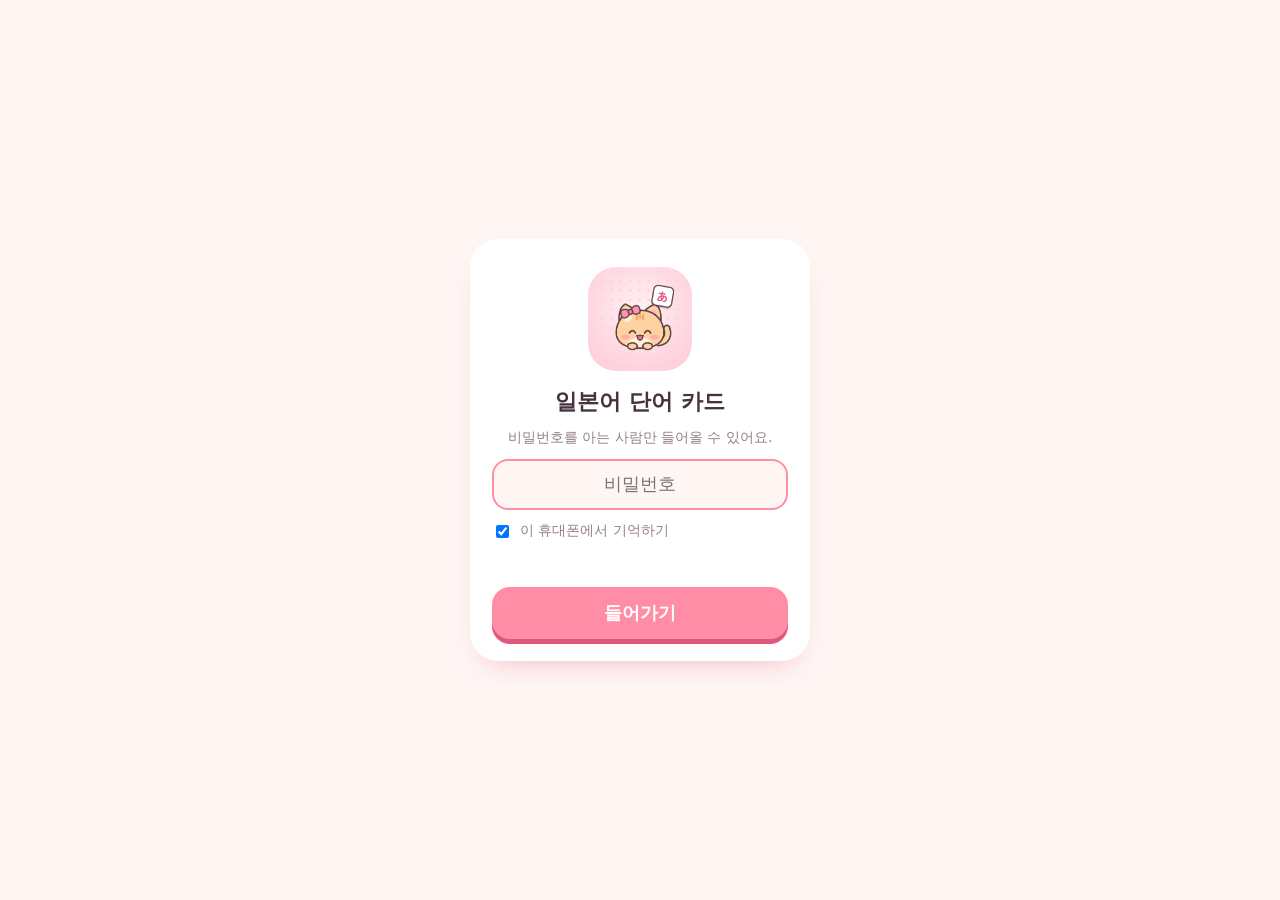
==== docs/cards/index.html @ 91a3c9a2 "Ship word game as installable app on GitHub Pages with new icon - Build locked app into docs/cards/ " ====
<!doctype html>
<html lang="ko">
<head>
<meta charset="utf-8">
<meta name="viewport" content="width=device-width, initial-scale=1, viewport-fit=cover">
<meta name="theme-color" content="#FF8DA6">
<meta name="robots" content="noindex, nofollow">
<title>일본어 단어 카드</title>
<link rel="manifest" href="manifest.webmanifest">
<link rel="icon" href="icons/icon-192.png">
<link rel="apple-touch-icon" href="icons/icon-180.png">
<style>
  :root { --paper: #FFF6F4; --card: #FFFFFF; --ink: #45343F; --muted: #957F8C; --line: #F2DFE3; --momo: #FF8DA6; --momo-deep: #E0587C; --mikan: #F0844F; }
  @media (prefers-color-scheme: dark) { :root { --paper: #241B22; --card: #30252E; --ink: #F8EAF0; --muted: #BBA3B2; --line: #45363F; --momo-deep: #FF8FAB; --mikan: #FFA178; color-scheme: dark; } }
  html, body { height: 100%; margin: 0; }
  body { background: var(--paper); color: var(--ink); font-family: "Apple SD Gothic Neo", "Malgun Gothic", system-ui, sans-serif; display: grid; place-items: center; padding: max(16px, env(safe-area-inset-top)) max(16px, env(safe-area-inset-right)) max(16px, env(safe-area-inset-bottom)) max(16px, env(safe-area-inset-left)); box-sizing: border-box; }
  form { box-sizing: border-box; width: 100%; max-width: 340px; background: var(--card); border-radius: 28px; padding: 28px 22px 22px; display: flex; flex-direction: column; align-items: center; gap: 12px; box-shadow: 0 14px 30px -18px rgba(224, 88, 124, .5); }
  img { width: 104px; height: 104px; border-radius: 28px; }
  h1 { font-size: 22px; margin: 4px 0 0; }
  p { margin: 0; color: var(--muted); font-size: 14px; text-align: center; }
  input[type=password] { width: 100%; box-sizing: border-box; font-size: 18px; padding: 13px 16px; border-radius: 16px; border: 2px solid var(--line); background: var(--paper); color: var(--ink); text-align: center; }
  input[type=password]:focus { outline: none; border-color: var(--momo); }
  label { display: flex; align-items: center; gap: 8px; font-size: 14px; color: var(--muted); align-self: flex-start; }
  button { width: 100%; border: 0; border-radius: 18px; padding: 14px; font-size: 18px; font-weight: 700; color: #FFFFFF; background: var(--momo); box-shadow: 0 5px 0 var(--momo-deep); cursor: pointer; }
  button:active { transform: translateY(4px); box-shadow: 0 1px 0 var(--momo-deep); }
  button:disabled { opacity: .6; }
  button.ghost { background: transparent; color: var(--momo-deep); box-shadow: inset 0 0 0 2px var(--momo); font-size: 16px; padding: 11px; }
  button.ghost:active { transform: none; box-shadow: inset 0 0 0 2px var(--momo); }
  .err { color: var(--mikan); font-weight: 700; min-height: 1.4em; }
  .shake { animation: shake .4s; }
  @keyframes shake { 25% { transform: translateX(-6px); } 50% { transform: translateX(6px); } 75% { transform: translateX(-3px); } }
</style>
</head>
<body>
<form id="f" hidden>
  <img src="icons/icon-192.png" alt="">
  <h1>일본어 단어 카드</h1>
  <p>비밀번호를 아는 사람만 들어올 수 있어요.</p>
  <input type="password" id="pw" autocomplete="current-password" placeholder="비밀번호" required>
  <label><input type="checkbox" id="remember" checked> 이 휴대폰에서 기억하기</label>
  <div class="err" id="err" role="alert"></div>
  <button id="go" type="submit">들어가기</button>
  <button id="install" type="button" class="ghost" hidden>휴대폰에 앱으로 설치하기</button>
</form>
<script>
(function () {
  var KEY = 'jw-unlock-key';
  // 크롬이 '앱 설치' 기회를 주면 잡아 두었다가 버튼으로 보여줌 (게임 안 설정 화면에서도 같은 걸 씀)
  window.addEventListener('beforeinstallprompt', function (e) {
    e.preventDefault(); window.__bip = e;
    var b = document.getElementById('install'); if (b) b.hidden = false;
  });
  if ('serviceWorker' in navigator) navigator.serviceWorker.register('sw.js').catch(function () {});
  function b64(s) { return Uint8Array.from(atob(s), function (c) { return c.charCodeAt(0); }); }
  function toB64(buf) { var s = '', a = new Uint8Array(buf); for (var i = 0; i < a.length; i++) s += String.fromCharCode(a[i]); return btoa(s); }
  function get(k) { try { return localStorage.getItem(k); } catch (e) { return null; } }
  function set(k, v) { try { v === null ? localStorage.removeItem(k) : localStorage.setItem(k, v); } catch (e) {} }
  var dataP = fetch('app.enc', { cache: 'no-cache' }).then(function (r) { if (!r.ok) throw new Error('load'); return r.json(); });

  function open(key, data) {
    return crypto.subtle.decrypt({ name: 'AES-GCM', iv: b64(data.iv) }, key, b64(data.ct)).then(function (pt) {
      var html = new TextDecoder().decode(pt);
      document.open(); document.write(html); document.close();
    });
  }
  function showForm(msg) { $('f').hidden = false; $('err').textContent = msg || ''; $('pw').focus(); }
  function $(id) { return document.getElementById(id); }

  // 1) 이 기기에 저장된 열쇠가 있으면 바로 열기
  var saved = get(KEY);
  dataP.then(function (data) {
    if (!saved) return showForm();
    return crypto.subtle.importKey('raw', b64(saved), 'AES-GCM', false, ['decrypt'])
      .then(function (key) { return open(key, data); })
      .catch(function () { set(KEY, null); showForm('비밀번호가 바뀌었어요. 새 비밀번호를 넣어 주세요.'); });
  }).catch(function () { showForm('게임을 불러오지 못했어요. 인터넷 연결을 확인하고 다시 열어 주세요.'); });

  document.getElementById('install').addEventListener('click', function () {
    var e = window.__bip; if (!e) return;
    e.prompt(); (e.userChoice || Promise.resolve()).then(function () { window.__bip = null; document.getElementById('install').hidden = true; });
  });

  // 2) 비밀번호 입력
  $('f').addEventListener('submit', function (e) {
    e.preventDefault();
    var btn = $('go'); btn.disabled = true; btn.textContent = '여는 중…'; $('err').textContent = '';
    dataP.then(function (data) {
      return crypto.subtle.importKey('raw', new TextEncoder().encode($('pw').value.trim()), 'PBKDF2', false, ['deriveKey'])
        .then(function (base) {
          return crypto.subtle.deriveKey({ name: 'PBKDF2', salt: b64(data.salt), iterations: data.iter, hash: 'SHA-256' }, base, { name: 'AES-GCM', length: 256 }, true, ['decrypt']);
        })
        .then(function (key) {
          return crypto.subtle.decrypt({ name: 'AES-GCM', iv: b64(data.iv) }, key, b64(data.ct)).then(function () {
            if ($('remember').checked) return crypto.subtle.exportKey('raw', key).then(function (raw) { set(KEY, toB64(raw)); return key; });
            return key;
          });
        })
        .then(function (key) { return open(key, data); });
    }).catch(function () {
      btn.disabled = false; btn.textContent = '들어가기';
      $('err').textContent = '비밀번호가 틀렸어요.';
      $('f').classList.remove('shake'); void $('f').offsetWidth; $('f').classList.add('shake');
    });
  });
})();
</script>
</body>
</html>
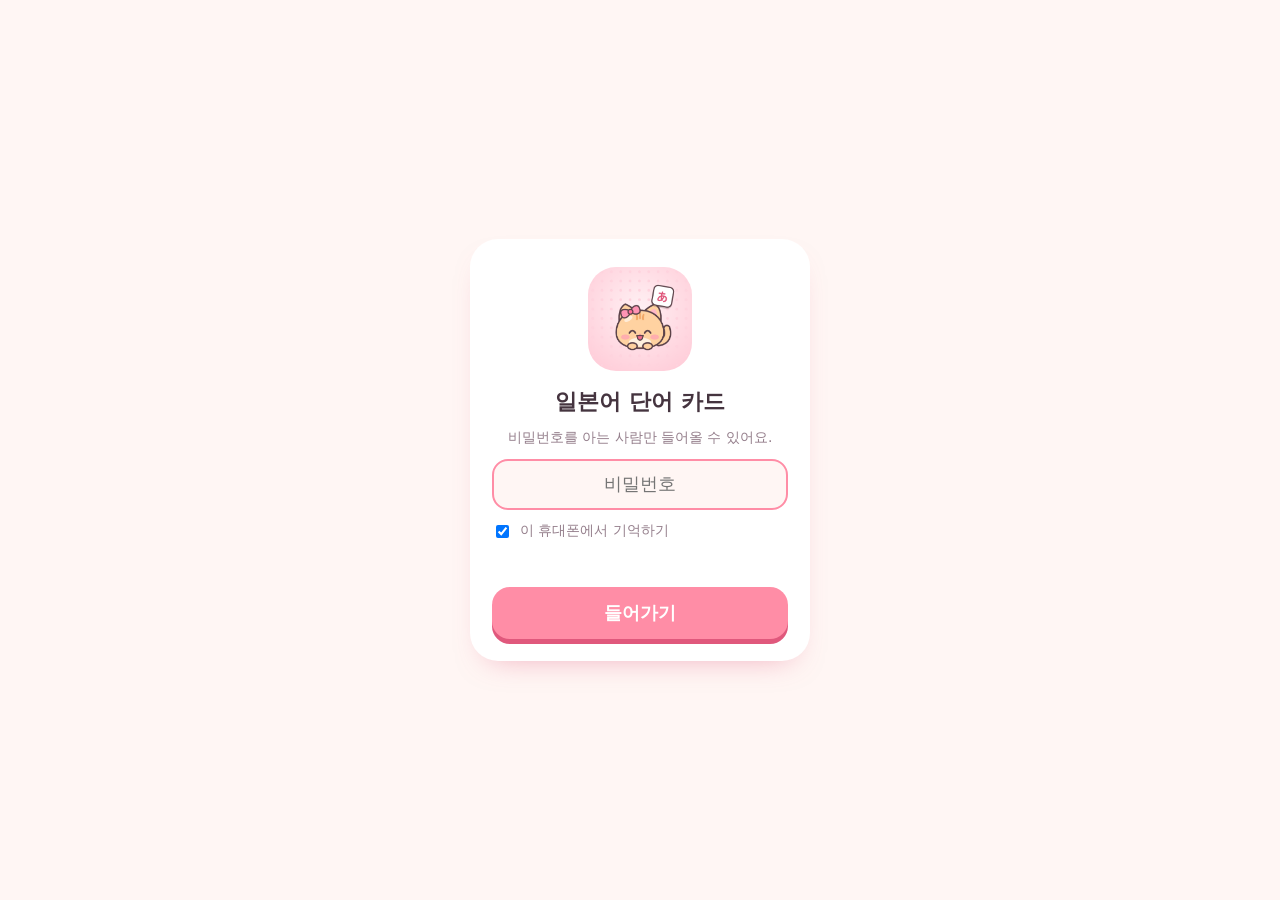
==== commit 0a6d3f17: "Show an update notice when a new app version is installed The game checks for a new service worker o" ====
--- a/docs/cards/index.html
+++ b/docs/cards/index.html
@@ -51,6 +51,8 @@
     var b = document.getElementById('install'); if (b) b.hidden = false;
   });
   if ('serviceWorker' in navigator) navigator.serviceWorker.register('sw.js').catch(function () {});
+  // 앱을 쓰던 중 새 버전이 설치되면 표시해 둠 (게임 화면이 이걸 보고 '새 버전' 알림을 띄움)
+  if ('serviceWorker' in navigator && navigator.serviceWorker.controller) navigator.serviceWorker.addEventListener('controllerchange', function () { window.__swUpdated = true; });
   function b64(s) { return Uint8Array.from(atob(s), function (c) { return c.charCodeAt(0); }); }
   function toB64(buf) { var s = '', a = new Uint8Array(buf); for (var i = 0; i < a.length; i++) s += String.fromCharCode(a[i]); return btoa(s); }
   function get(k) { try { return localStorage.getItem(k); } catch (e) { return null; } }
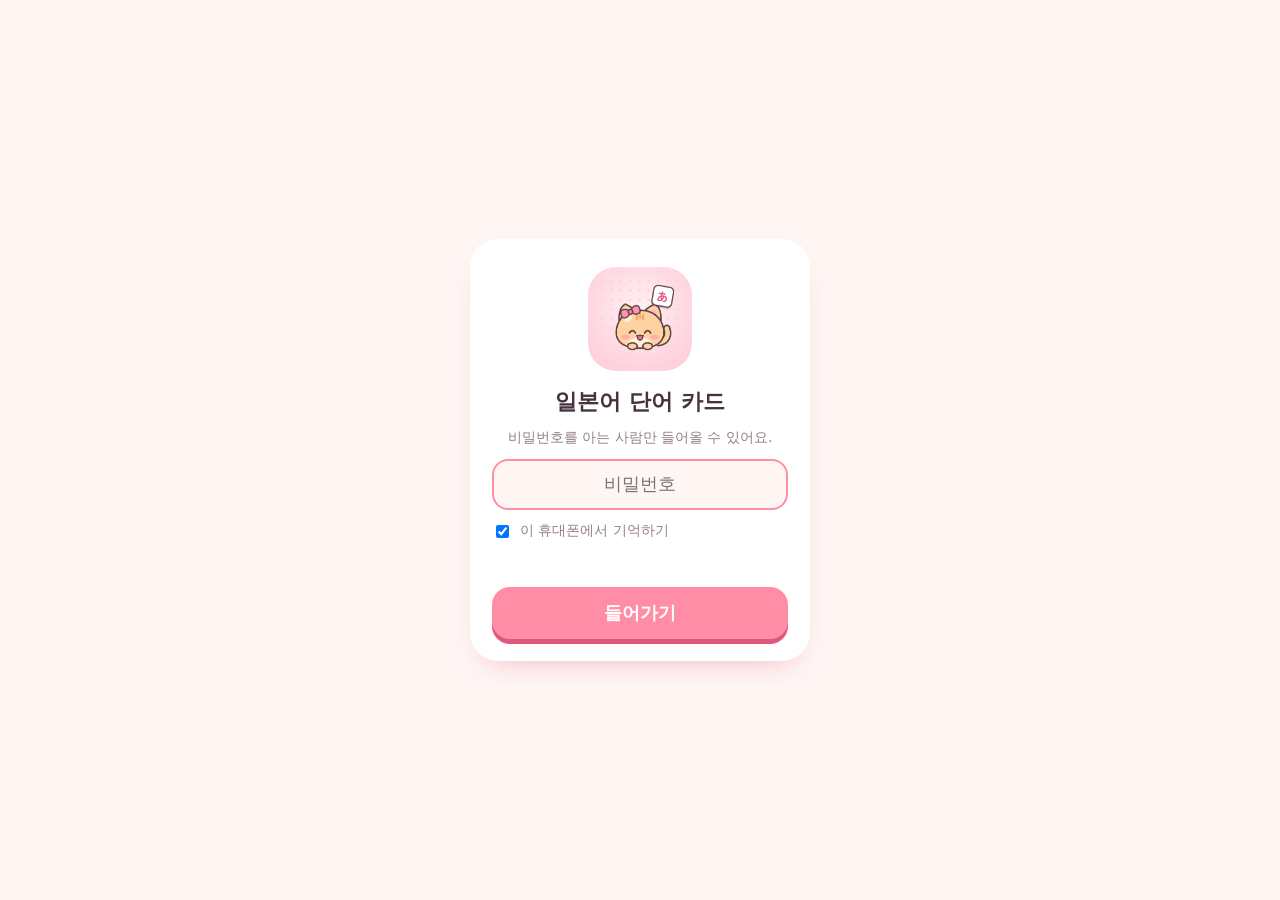
==== commit 6a64ea6c: "Clear wrong password field; teach playtest about new guards - Lock screen empties the password field" ====
--- a/docs/cards/index.html
+++ b/docs/cards/index.html
@@ -69,12 +69,15 @@
   function $(id) { return document.getElementById(id); }
 
   // 1) 이 기기에 저장된 열쇠가 있으면 바로 열기
-  var saved = get(KEY);
+  // '기억하기'를 껐어도, 같은 창에서 업데이트·기록 불러오기로 다시 열릴 때는 비밀번호를 다시 묻지 않음
+  function sget(k) { try { return sessionStorage.getItem(k); } catch (e) { return null; } }
+  function sset(k, v) { try { sessionStorage.setItem(k, v); } catch (e) {} }
+  var saved = get(KEY) || sget(KEY);
   dataP.then(function (data) {
     if (!saved) return showForm();
     return crypto.subtle.importKey('raw', b64(saved), 'AES-GCM', false, ['decrypt'])
       .then(function (key) { return open(key, data); })
-      .catch(function () { set(KEY, null); showForm('비밀번호가 바뀌었어요. 새 비밀번호를 넣어 주세요.'); });
+      .catch(function () { set(KEY, null); try { sessionStorage.removeItem(KEY); } catch (e) {} showForm('비밀번호가 바뀌었어요. 새 비밀번호를 넣어 주세요.'); });
   }).catch(function () { showForm('게임을 불러오지 못했어요. 인터넷 연결을 확인하고 다시 열어 주세요.'); });
 
   document.getElementById('install').addEventListener('click', function () {
@@ -93,7 +96,7 @@
         })
         .then(function (key) {
           return crypto.subtle.decrypt({ name: 'AES-GCM', iv: b64(data.iv) }, key, b64(data.ct)).then(function () {
-            if ($('remember').checked) return crypto.subtle.exportKey('raw', key).then(function (raw) { set(KEY, toB64(raw)); return key; });
+            return crypto.subtle.exportKey('raw', key).then(function (raw) { sset(KEY, toB64(raw)); if ($('remember').checked) set(KEY, toB64(raw)); return key; });
             return key;
           });
         })
@@ -101,6 +104,7 @@
     }).catch(function () {
       btn.disabled = false; btn.textContent = '들어가기';
       $('err').textContent = '비밀번호가 틀렸어요.';
+      $('pw').value = ''; $('pw').focus();
       $('f').classList.remove('shake'); void $('f').offsetWidth; $('f').classList.add('shake');
     });
   });
